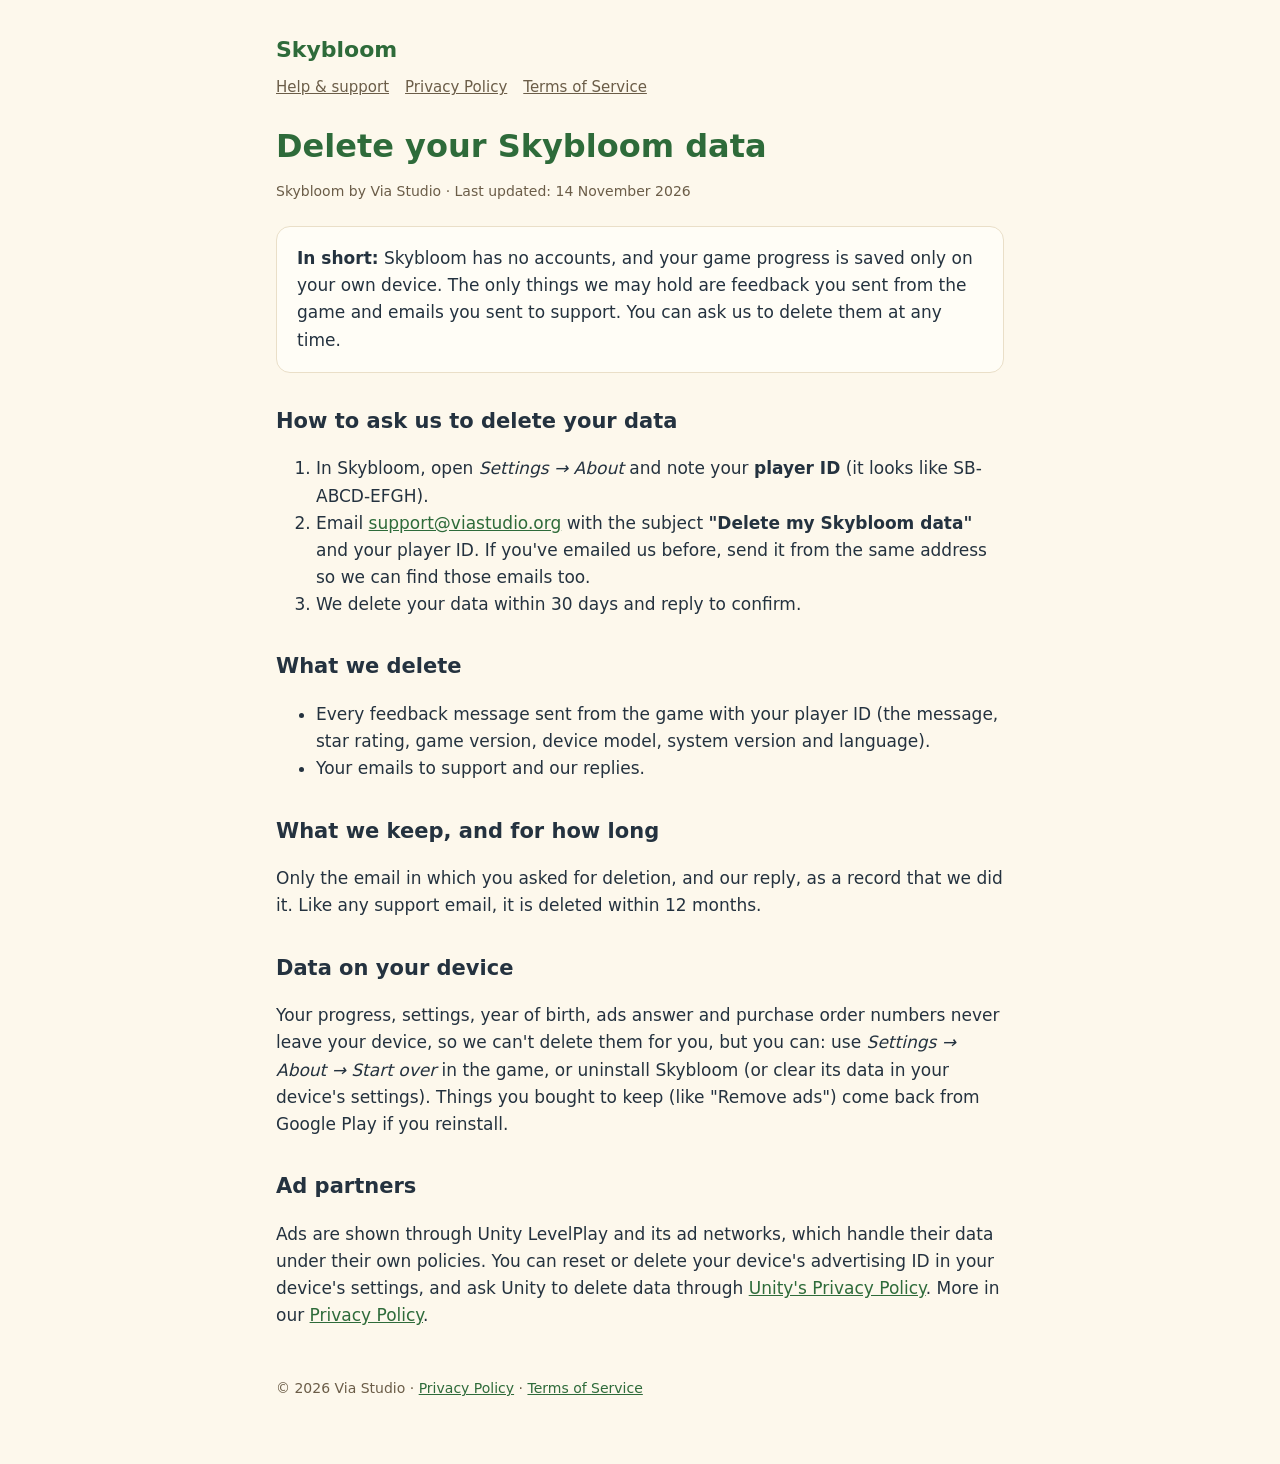
==== delete-data.html @ 35165d98 "Delete-your-data page for the Play data safety form; linked from the privacy policy Co-Authored-By: " ====
<!doctype html>
<html lang="en">
<head>
<meta charset="utf-8">
<meta name="viewport" content="width=device-width, initial-scale=1">
<title>Delete Your Skybloom Data</title>
<link rel="stylesheet" href="style.css">
</head>
<body>
<main>
<header><a href="index.html">Skybloom</a></header>
<nav><a href="index.html">Help &amp; support</a><a href="privacy.html">Privacy Policy</a><a href="terms.html">Terms of Service</a></nav>

<h1>Delete your Skybloom data</h1>
<p class="updated">Skybloom by Via Studio · Last updated: 14 November 2026</p>

<div class="card">
<strong>In short:</strong> Skybloom has no accounts, and your game progress is saved only on your own device. The only things we may hold are feedback you sent from the game and emails you sent to support. You can ask us to delete them at any time.
</div>

<h2>How to ask us to delete your data</h2>
<ol>
<li>In Skybloom, open <em>Settings → About</em> and note your <strong>player ID</strong> (it looks like SB-ABCD-EFGH).</li>
<li>Email <a href="mailto:support@viastudio.org?subject=Delete%20my%20Skybloom%20data">support@viastudio.org</a> with the subject <strong>"Delete my Skybloom data"</strong> and your player ID. If you've emailed us before, send it from the same address so we can find those emails too.</li>
<li>We delete your data within 30 days and reply to confirm.</li>
</ol>

<h2>What we delete</h2>
<ul>
<li>Every feedback message sent from the game with your player ID (the message, star rating, game version, device model, system version and language).</li>
<li>Your emails to support and our replies.</li>
</ul>

<h2>What we keep, and for how long</h2>
<p>Only the email in which you asked for deletion, and our reply, as a record that we did it. Like any support email, it is deleted within 12 months.</p>

<h2>Data on your device</h2>
<p>Your progress, settings, year of birth, ads answer and purchase order numbers never leave your device, so we can't delete them for you, but you can: use <em>Settings → About → Start over</em> in the game, or uninstall Skybloom (or clear its data in your device's settings). Things you bought to keep (like "Remove ads") come back from Google Play if you reinstall.</p>

<h2>Ad partners</h2>
<p>Ads are shown through Unity LevelPlay and its ad networks, which handle their data under their own policies. You can reset or delete your device's advertising ID in your device's settings, and ask Unity to delete data through <a href="https://unity.com/legal/game-player-and-app-user-privacy-policy">Unity's Privacy Policy</a>. More in our <a href="privacy.html">Privacy Policy</a>.</p>

<footer>© 2026 Via Studio · <a href="privacy.html">Privacy Policy</a> · <a href="terms.html">Terms of Service</a></footer>
</main>
</body>
</html>
---- style.css ----
:root {
  --bg: #fdf8ec;
  --card: #fffdf6;
  --ink: #24323f;
  --muted: #6b5d48;
  --green: #2e6b3a;
  --line: #eadfc8;
}
@media (prefers-color-scheme: dark) {
  :root { --bg: #1d2321; --card: #252c29; --ink: #ecebe4; --muted: #b9ae99; --green: #8fd19a; --line: #3a423e; }
}
* { box-sizing: border-box; }
body {
  margin: 0;
  background: var(--bg);
  color: var(--ink);
  font: 17px/1.6 system-ui, -apple-system, "Segoe UI", Roboto, sans-serif;
}
main { max-width: 760px; margin: 0 auto; padding: 32px 16px 64px; }
header { display: flex; align-items: center; gap: 12px; margin-bottom: 8px; }
header a { color: var(--green); font-weight: 700; text-decoration: none; font-size: 22px; }
nav { display: flex; gap: 16px; flex-wrap: wrap; margin-bottom: 28px; font-size: 15px; }
nav a { color: var(--muted); }
h1 { color: var(--green); font-size: 32px; line-height: 1.2; margin: 0 0 4px; }
h2 { font-size: 21px; margin: 32px 0 8px; }
.updated { color: var(--muted); font-size: 14px; margin-bottom: 24px; }
.card { background: var(--card); border: 1px solid var(--line); border-radius: 14px; padding: 18px 20px; margin: 16px 0; }
table { width: 100%; border-collapse: collapse; font-size: 15px; }
th, td { text-align: left; padding: 8px 6px; border-bottom: 1px solid var(--line); vertical-align: top; }
a { color: var(--green); }
footer { margin-top: 48px; color: var(--muted); font-size: 14px; }
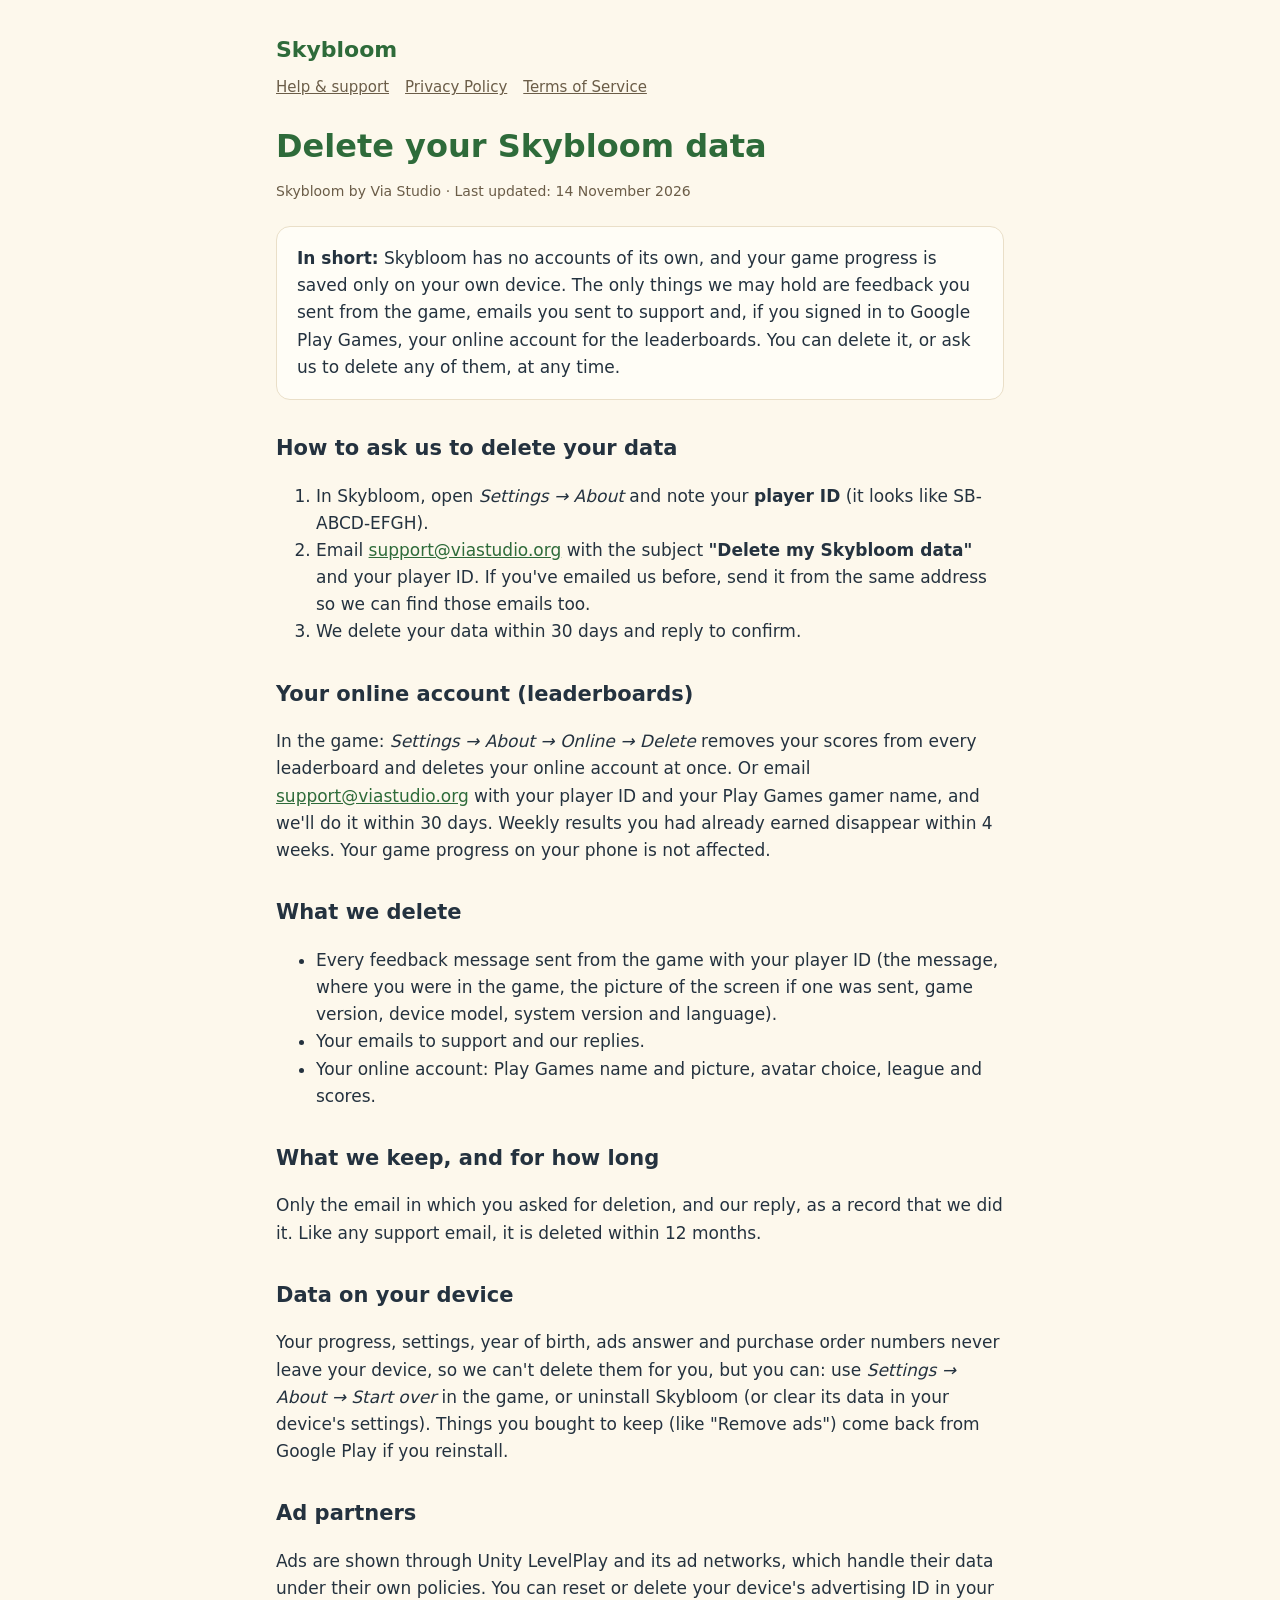
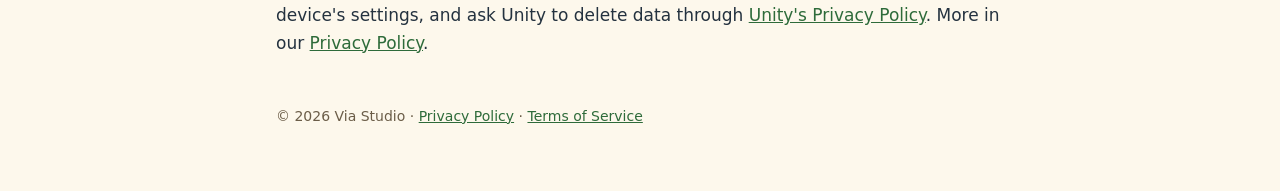
==== commit fe2aa219: "Leaderboards: online account in the privacy policy and delete-data page; feedback now includes where" ====
--- a/delete-data.html
+++ b/delete-data.html
@@ -15,7 +15,7 @@
 <p class="updated">Skybloom by Via Studio · Last updated: 14 November 2026</p>
 
 <div class="card">
-<strong>In short:</strong> Skybloom has no accounts, and your game progress is saved only on your own device. The only things we may hold are feedback you sent from the game and emails you sent to support. You can ask us to delete them at any time.
+<strong>In short:</strong> Skybloom has no accounts of its own, and your game progress is saved only on your own device. The only things we may hold are feedback you sent from the game, emails you sent to support and, if you signed in to Google Play Games, your online account for the leaderboards. You can delete it, or ask us to delete any of them, at any time.
 </div>
 
 <h2>How to ask us to delete your data</h2>
@@ -25,10 +25,14 @@
 <li>We delete your data within 30 days and reply to confirm.</li>
 </ol>
 
+<h2>Your online account (leaderboards)</h2>
+<p>In the game: <em>Settings → About → Online → Delete</em> removes your scores from every leaderboard and deletes your online account at once. Or email <a href="mailto:support@viastudio.org?subject=Delete%20my%20Skybloom%20data">support@viastudio.org</a> with your player ID and your Play Games gamer name, and we'll do it within 30 days. Weekly results you had already earned disappear within 4 weeks. Your game progress on your phone is not affected.</p>
+
 <h2>What we delete</h2>
 <ul>
-<li>Every feedback message sent from the game with your player ID (the message, star rating, game version, device model, system version and language).</li>
+<li>Every feedback message sent from the game with your player ID (the message, where you were in the game, the picture of the screen if one was sent, game version, device model, system version and language).</li>
 <li>Your emails to support and our replies.</li>
+<li>Your online account: Play Games name and picture, avatar choice, league and scores.</li>
 </ul>
 
 <h2>What we keep, and for how long</h2>
